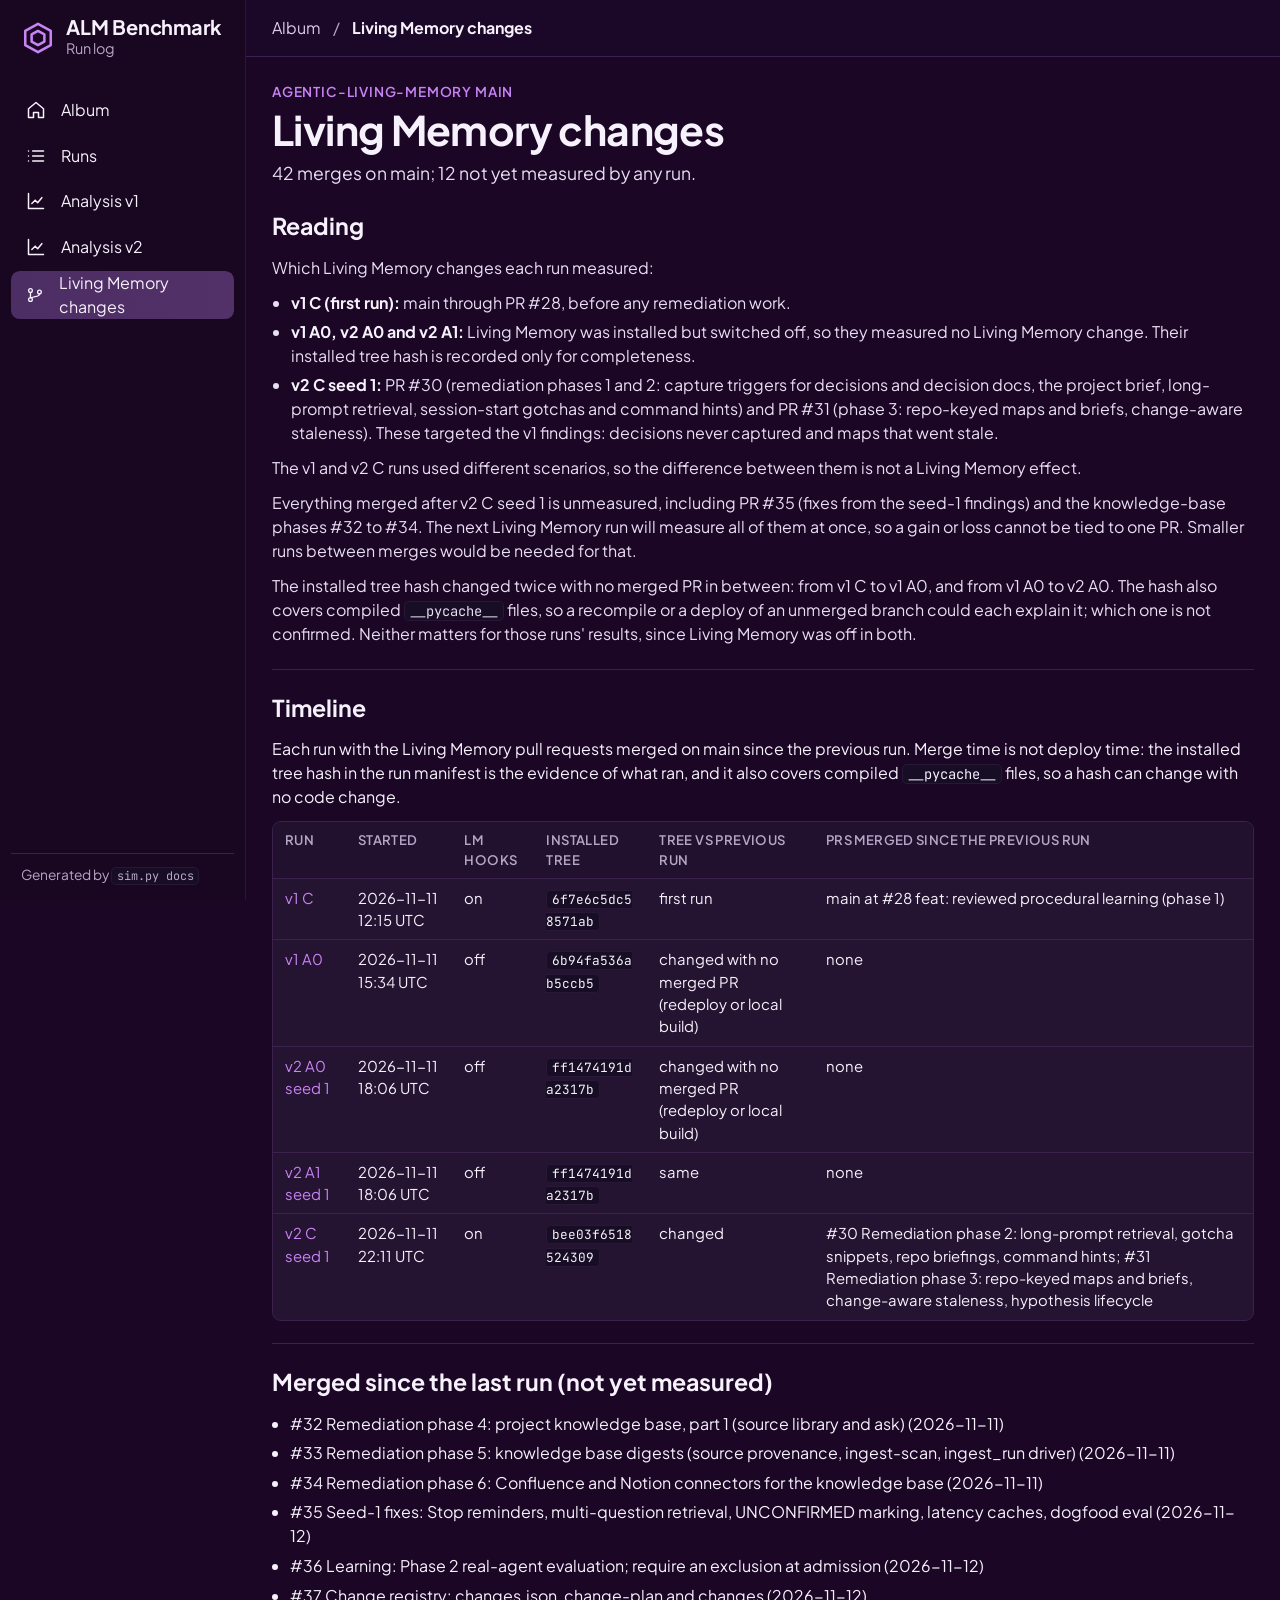
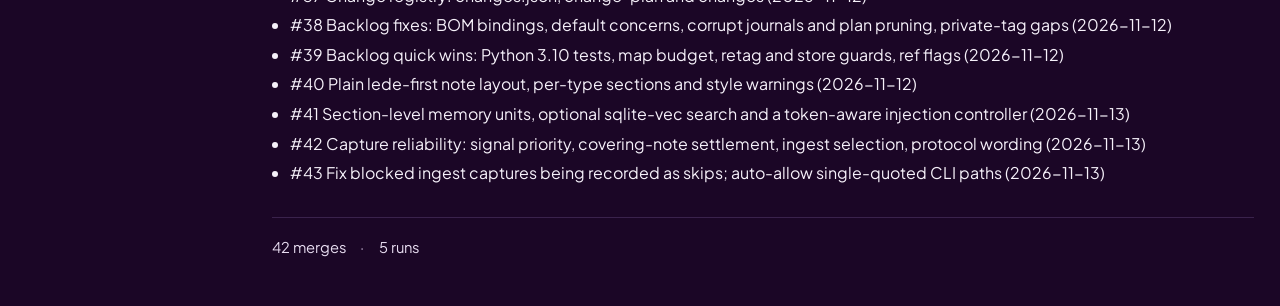
==== docs/living-memory-changes.html @ 25324989 "Run log: docs/ album in Markdown and HTML sim.py docs (simkit/docs.py) writes docs/ from runs/*/ met" ====
<!doctype html>
<html lang="en">
<head>
<meta charset="utf-8">
<meta name="viewport" content="width=device-width, initial-scale=1">
<title>Living Memory changes - ALM benchmark run log</title>
<link rel="preconnect" href="https://fonts.googleapis.com">
<link rel="preconnect" href="https://fonts.gstatic.com" crossorigin>
<link rel="stylesheet" href="https://fonts.googleapis.com/css2?family=JetBrains+Mono:wght@400;600&amp;family=Plus+Jakarta+Sans:wght@400;500;600;700&amp;display=swap">
<link rel="stylesheet" href="album.css">
</head>
<body>
<div class="shell">
<aside class="sidebar">
<a class="brand-block" href="index.html"><span class="brand-mark"><svg viewBox="0 0 24 24" width="34" height="34" fill="none" stroke="currentColor" stroke-width="1.8" stroke-linecap="round" stroke-linejoin="round" aria-hidden="true"><path d="M12 2 21 7v10l-9 5-9-5V7z"/><path d="m12 7 4.5 2.5v5L12 17l-4.5-2.5v-5z"/></svg></span><span><span class="brand-name">ALM Benchmark</span><span class="brand-sub">Run log</span></span></a>
<nav class="nav"><a class="nav-item" href="index.html"><svg viewBox="0 0 24 24" width="20" height="20" fill="none" stroke="currentColor" stroke-width="1.8" stroke-linecap="round" stroke-linejoin="round" aria-hidden="true"><path d="M3 10.5 12 3l9 7.5V21h-6v-6H9v6H3z"/></svg><span>Album</span></a><a class="nav-item" href="index.html#runs-v2"><svg viewBox="0 0 24 24" width="20" height="20" fill="none" stroke="currentColor" stroke-width="1.8" stroke-linecap="round" stroke-linejoin="round" aria-hidden="true"><path d="M8 6h13M8 12h13M8 18h13M3 6h.01M3 12h.01M3 18h.01"/></svg><span>Runs</span></a><a class="nav-item" href="analysis/v1.html"><svg viewBox="0 0 24 24" width="20" height="20" fill="none" stroke="currentColor" stroke-width="1.8" stroke-linecap="round" stroke-linejoin="round" aria-hidden="true"><path d="M3 3v18h18"/><path d="m7 15 4-4 3 3 5-6"/></svg><span>Analysis v1</span></a><a class="nav-item" href="analysis/v2.html"><svg viewBox="0 0 24 24" width="20" height="20" fill="none" stroke="currentColor" stroke-width="1.8" stroke-linecap="round" stroke-linejoin="round" aria-hidden="true"><path d="M3 3v18h18"/><path d="m7 15 4-4 3 3 5-6"/></svg><span>Analysis v2</span></a><a class="nav-item on" href="living-memory-changes.html"><svg viewBox="0 0 24 24" width="20" height="20" fill="none" stroke="currentColor" stroke-width="1.8" stroke-linecap="round" stroke-linejoin="round" aria-hidden="true"><circle cx="6" cy="6" r="2.5"/><circle cx="6" cy="18" r="2.5"/><circle cx="18" cy="8" r="2.5"/><path d="M6 8.5v7M18 10.5c0 4-6 3-11.5 5.5"/></svg><span>Living Memory changes</span></a></nav>
<div class="sidebar-foot muted small">Generated by <code>sim.py docs</code></div>
</aside>
<div class="main">
<header class="topbar"><div class="crumbs"><a class="crumb" href="index.html">Album</a><span class="crumb-sep">/</span><span class="crumb here">Living Memory changes</span></div></header>
<main class="page">
<div class="page-head"><div class="page-title">
<div class="eyebrow">agentic-living-memory main</div>
<h1>Living Memory changes</h1>
<p class="page-sub">42 merges on main; 12 not yet measured by any run.</p>

</div></div>
<div class="stack"><section class="section"><div class="section-head"><h2>Reading</h2></div><div class="prose"><p>Which Living Memory changes each run measured:</p>
<ul><li><strong>v1 C (first run):</strong> main through PR #28, before any remediation work.</li><li><strong>v1 A0, v2 A0 and v2 A1:</strong> Living Memory was installed but switched off, so they measured no Living Memory change. Their installed tree hash is recorded only for completeness.</li><li><strong>v2 C seed 1:</strong> PR #30 (remediation phases 1 and 2: capture triggers for decisions and decision docs, the project brief, long-prompt retrieval, session-start gotchas and command hints) and PR #31 (phase 3: repo-keyed maps and briefs, change-aware staleness). These targeted the v1 findings: decisions never captured and maps that went stale.</li></ul>
<p>The v1 and v2 C runs used different scenarios, so the difference between them is not a Living Memory effect.</p>
<p>Everything merged after v2 C seed 1 is unmeasured, including PR #35 (fixes from the seed-1 findings) and the knowledge-base phases #32 to #34. The next Living Memory run will measure all of them at once, so a gain or loss cannot be tied to one PR. Smaller runs between merges would be needed for that.</p>
<p>The installed tree hash changed twice with no merged PR in between: from v1 C to v1 A0, and from v1 A0 to v2 A0. The hash also covers compiled <code>__pycache__</code> files, so a recompile or a deploy of an unmerged branch could each explain it; which one is not confirmed. Neither matters for those runs' results, since Living Memory was off in both.</p></div></section>
<section class="section"><div class="section-head"><h2>Timeline</h2></div><p>Each run with the Living Memory pull requests merged on main since the previous run. Merge time is not deploy time: the installed tree hash in the run manifest is the evidence of what ran, and it also covers compiled <code>__pycache__</code> files, so a hash can change with no code change.</p>
<div class="table-wrap"><table><thead><tr><th>Run</th><th>Started</th><th>LM hooks</th><th>Installed tree</th><th>Tree vs previous run</th><th>PRs merged since the previous run</th></tr></thead><tbody><tr><td class=""><a href="runs/bank-cobol-springboot-20261111-061514.html">v1 C</a></td><td class="">2026-11-11 12:15 UTC</td><td class="">on</td><td class=""><code>6f7e6c5dc58571ab</code></td><td class="">first run</td><td class="">main at #28 feat: reviewed procedural learning (phase 1)</td></tr><tr><td class=""><a href="runs/bank-cobol-springboot-20261111-093450-memoff.html">v1 A0</a></td><td class="">2026-11-11 15:34 UTC</td><td class="">off</td><td class=""><code>6b94fa536ab5ccb5</code></td><td class="">changed with no merged PR (redeploy or local build)</td><td class="">none</td></tr><tr><td class=""><a href="runs/bank-cobol-springboot-v2-20261111-120632-A0-s1.html">v2 A0 seed 1</a></td><td class="">2026-11-11 18:06 UTC</td><td class="">off</td><td class=""><code>ff1474191da2317b</code></td><td class="">changed with no merged PR (redeploy or local build)</td><td class="">none</td></tr><tr><td class=""><a href="runs/bank-cobol-springboot-v2-20261111-120652-A1-s1.html">v2 A1 seed 1</a></td><td class="">2026-11-11 18:06 UTC</td><td class="">off</td><td class=""><code>ff1474191da2317b</code></td><td class="">same</td><td class="">none</td></tr><tr><td class=""><a href="runs/bank-cobol-springboot-v2-20261111-161109-C-s1.html">v2 C seed 1</a></td><td class="">2026-11-11 22:11 UTC</td><td class="">on</td><td class=""><code>bee03f6518524309</code></td><td class="">changed</td><td class="">#30 Remediation phase 2: long-prompt retrieval, gotcha snippets, repo briefings, command hints; #31 Remediation phase 3: repo-keyed maps and briefs, change-aware staleness, hypothesis lifecycle</td></tr></tbody></table></div></section>
<section class="section"><div class="section-head"><h2>Merged since the last run (not yet measured)</h2></div><ul class="plain"><li>#32 Remediation phase 4: project knowledge base, part 1 (source library and ask) (2026-11-11)</li><li>#33 Remediation phase 5: knowledge base digests (source provenance, ingest-scan, ingest_run driver) (2026-11-11)</li><li>#34 Remediation phase 6: Confluence and Notion connectors for the knowledge base (2026-11-11)</li><li>#35 Seed-1 fixes: Stop reminders, multi-question retrieval, UNCONFIRMED marking, latency caches, dogfood eval (2026-11-12)</li><li>#36 Learning: Phase 2 real-agent evaluation; require an exclusion at admission (2026-11-12)</li><li>#37 Change registry: changes.json, change-plan and changes (2026-11-12)</li><li>#38 Backlog fixes: BOM bindings, default concerns, corrupt journals and plan pruning, private-tag gaps (2026-11-12)</li><li>#39 Backlog quick wins: Python 3.10 tests, map budget, retag and store guards, ref flags (2026-11-12)</li><li>#40 Plain lede-first note layout, per-type sections and style warnings (2026-11-12)</li><li>#41 Section-level memory units, optional sqlite-vec search and a token-aware injection controller (2026-11-13)</li><li>#42 Capture reliability: signal priority, covering-note settlement, ingest selection, protocol wording (2026-11-13)</li><li>#43 Fix blocked ingest captures being recorded as skips; auto-allow single-quoted CLI paths (2026-11-13)</li></ul></section></div>
<footer class="status-strip"><span>42 merges</span><span>5 runs</span></footer>
</main>
</div>
</div>
</body>
</html>
---- docs/album.css ----
/* Run log album: the look of the Hivemind app (agentic-hivemind-app/src/App.css), dark only. Generated by sim.py docs. */
:root {
  color-scheme: dark;
  --bg: #1b0626; --bg-alt: #251332; --bg-hover: #341848; --bg-sidebar: #190621; --bg-topbar: #1b0727;
  --bg-code: #170d24; --bg-active: #4c2d64; --fg: #f6f1fa; --fg-soft: #e9def2; --muted: #b7a6c6;
  --border: #3a224c; --border-soft: #291738; --border-strong: #6d5188;
  --accent: #c884f4; --accent-soft: #442558; --primary: #019871; --teal: #01dca4;
  --success: #04cf8a; --warn: #f7ae3a; --warn-fg: #fde329; --warn-bg: #44281c; --warn-border: #b99a2a; --error: #ff7a90;
  --font-sans: "Plus Jakarta Sans", "Segoe UI", system-ui, -apple-system, sans-serif;
  --font-mono: "JetBrains Mono", ui-monospace, "Cascadia Code", Consolas, monospace;
  font-family: var(--font-sans); font-size: 16px; line-height: 1.5; color: var(--fg); background: var(--bg);
}
* { box-sizing: border-box; scrollbar-width: thin; scrollbar-color: #4c2d64 transparent; }
body { margin: 0; background: var(--bg); }
a { color: var(--accent); text-decoration: none; }
a:hover { text-decoration: underline; }
a:focus-visible { outline: 2px solid var(--accent); outline-offset: 2px; }
code { font-family: var(--font-mono); font-size: .86em; background: var(--bg-code); border: 1px solid var(--border-soft); border-radius: .3rem; padding: 0 .3rem; overflow-wrap: anywhere; }
pre { background: var(--bg-code); border: 1px solid var(--border); border-radius: .5rem; padding: .8rem 1rem; overflow-x: auto; }
pre code { border: none; padding: 0; background: none; }
.muted { color: var(--muted); }
.small { font-size: .86rem; }

.shell { display: grid; grid-template-columns: 15.4rem minmax(0, 1fr); min-height: 100vh; }
.sidebar { position: sticky; top: 0; height: 100vh; background: var(--bg-sidebar); border-right: 1px solid var(--border-soft);
  display: flex; flex-direction: column; gap: .5rem; padding: 1rem .7rem .9rem; }
.brand-block { display: flex; align-items: center; gap: .7rem; padding: 0 .6rem 1.3rem; color: var(--fg); }
.brand-block:hover { text-decoration: none; }
.brand-mark { color: var(--accent); display: inline-flex; }
.brand-name { display: block; font-size: 1.25rem; font-weight: 700; letter-spacing: -.01em; line-height: 1.1; }
.brand-sub { display: block; color: var(--muted); font-size: .9rem; }
.nav { display: flex; flex-direction: column; gap: .15rem; }
.nav-item { display: flex; align-items: center; gap: .9rem; border-radius: .55rem; min-height: 2.7rem; padding: 0 .95rem; color: var(--fg); font-size: 1rem; }
.nav-item:hover { background: var(--bg-hover); text-decoration: none; }
.nav-item.on { background: linear-gradient(90deg, var(--bg-active), #523168); }
.sidebar-foot { margin-top: auto; border-top: 1px solid var(--border); padding: .7rem .6rem 0; }

.main { display: flex; flex-direction: column; min-width: 0; }
.topbar { position: sticky; top: 0; z-index: 2; display: flex; align-items: center; height: 3.55rem; padding: 0 1.6rem;
  background: var(--bg-topbar); border-bottom: 1px solid var(--border); }
.crumbs { display: flex; align-items: center; gap: .75rem; font-size: 1rem; white-space: nowrap; overflow: hidden; min-width: 0; }
.crumb { color: #dccbe8; }
.crumb.here { color: var(--fg); font-weight: 700; overflow: hidden; text-overflow: ellipsis; }
.crumb-sep { color: var(--muted); }
.page { padding: 1.6rem 1.6rem 3rem; display: flex; flex-direction: column; gap: 1.4rem; min-width: 0; max-width: 92rem; }
.page-head h1 { margin: 0; font-size: 2.55rem; font-weight: 700; letter-spacing: -.015em; line-height: 1.1; }
.page-sub { margin: .45rem 0 0; font-size: 1.1rem; color: var(--fg-soft); }
.page-meta { display: flex; align-items: center; flex-wrap: wrap; gap: .5rem; margin-top: .7rem; }
.eyebrow { text-transform: uppercase; letter-spacing: .06em; color: var(--accent); font-size: .85rem; font-weight: 600; margin-bottom: .35rem; }

.split { display: grid; grid-template-columns: minmax(0, 1fr) minmax(16rem, 24rem); min-width: 0; }
.split-main { padding-right: 1.7rem; min-width: 0; display: flex; flex-direction: column; gap: 1.4rem; }
.split-rail { border-left: 1px solid var(--border-strong); padding-left: 1.6rem; min-width: 0; display: flex; flex-direction: column; gap: 1.3rem; }
.stack { display: flex; flex-direction: column; gap: 1.4rem; min-width: 0; }
.split-main > * + .section, .split-rail > * + .section, .stack > * + .section { border-top: 1px solid var(--border); padding-top: 1.3rem; }
.section { display: flex; flex-direction: column; gap: .75rem; min-width: 0; }
.section-head h2 { margin: 0; font-size: 1.45rem; font-weight: 700; }
.section p { margin: 0; }
.split-rail .section-head h2 { font-size: 1.2rem; }

.status-chip { display: inline-flex; align-items: center; gap: .35rem; padding: .08rem .6rem; border-radius: .4rem;
  border: 1px solid var(--border-strong); background: #2b2136; font-size: .86rem; white-space: nowrap; }
.status-chip.succeeded { background: #192b30; border-color: #165848; color: #7df3c6; }
.status-chip.waiting { background: var(--warn-bg); border-color: var(--warn-border); color: var(--warn-fg); }
.status-chip.arm-c { background: #3a1f55; border-color: #8a5bc0; color: #e0c2fb; }
.status-chip.arm-a1 { background: #1c2340; border-color: #4a5fa8; color: #c2cffb; }
.status-chip.arm-a0 { background: #2b2136; border-color: var(--border-strong); color: var(--fg-soft); }

.tiles { display: grid; grid-template-columns: repeat(auto-fill, minmax(8.8rem, 1fr)); gap: .7rem; }
.tile { border: 1px solid var(--border-strong); border-radius: .6rem; background: var(--bg-alt); padding: .8rem 1rem; }
.tile-label { color: var(--muted); font-size: .86rem; }
.tile-value { font-size: 1.75rem; font-weight: 700; letter-spacing: -.01em; font-variant-numeric: tabular-nums; }
.tile-sub { color: var(--muted); font-size: .8rem; }
.featured { border-left: 4px solid var(--teal); padding: .2rem 0 .2rem 1.4rem; display: flex; flex-direction: column; gap: .6rem; }
.featured h3 { margin: 0; font-size: 1.9rem; letter-spacing: -.01em; }
.featured h3 a { color: var(--fg); }
.arrow-link { display: inline-flex; align-items: center; gap: .6rem; font-size: 1.02rem; align-self: flex-start; }

.arrow-row { display: flex; align-items: center; gap: .9rem; padding: .75rem .3rem; border-bottom: 1px solid var(--border); color: var(--fg); min-width: 0; }
.arrow-row:hover { background: var(--bg-alt); text-decoration: none; }
.arrow-row:last-child { border-bottom: none; }
.row-icon { display: inline-flex; color: var(--fg-soft); flex: none; }
.row-label { flex: 1; min-width: 0; display: flex; flex-direction: column; }
.row-title { font-weight: 600; font-size: 1.05rem; }
.row-sub { color: var(--muted); font-size: .9rem; }
.row-meta { color: var(--fg-soft); white-space: nowrap; font-size: .92rem; }
.row-arrow { color: var(--accent); display: inline-flex; flex: none; }

.table-wrap { overflow-x: auto; border: 1px solid var(--border); border-radius: .55rem; background: var(--bg-alt); }
table { border-collapse: collapse; width: 100%; font-size: .93rem; }
th, td { text-align: left; padding: .5rem .75rem; border-bottom: 1px solid var(--border); vertical-align: top; }
th { color: var(--muted); font-weight: 600; font-size: .82rem; text-transform: uppercase; letter-spacing: .03em; background: #21102e; }
tbody tr:last-child td { border-bottom: none; }
tbody tr:hover td { background: #2c1739; }
td.num { font-family: var(--font-mono); font-size: .86rem; white-space: nowrap; font-variant-numeric: tabular-nums; }
dl.kv { display: grid; grid-template-columns: auto minmax(0, 1fr); gap: .35rem .9rem; margin: 0; font-size: .93rem; }
dl.kv dt { color: var(--muted); }
dl.kv dd { margin: 0; overflow-wrap: anywhere; }
ul.plain { margin: 0; padding-left: 1.1rem; display: flex; flex-direction: column; gap: .35rem; }
.prose { color: var(--fg-soft); display: flex; flex-direction: column; gap: .7rem; }
.prose p, .prose ul { margin: 0; }
.prose ul { padding-left: 1.2rem; display: flex; flex-direction: column; gap: .3rem; }
.prose h3, .prose h4 { margin: .4rem 0 0; color: var(--fg); }
.prose strong { color: var(--fg); }

.status-strip { display: flex; align-items: center; flex-wrap: wrap; gap: .9rem; border-top: 1px solid var(--border); padding-top: 1.1rem; margin-top: .6rem; color: var(--fg-soft); font-size: .92rem; }
.status-strip > span + span::before { content: "\00b7"; margin-right: .9rem; color: var(--muted); }

@media (max-width: 900px) {
  .shell { display: block; }
  .sidebar { position: static; height: auto; border-right: none; border-bottom: 1px solid var(--border-soft); padding: .8rem 1rem; }
  .brand-block { padding: 0 0 .6rem; }
  .nav { flex-direction: row; flex-wrap: wrap; gap: .3rem; }
  .nav-item { min-height: 2.2rem; padding: 0 .7rem; font-size: .92rem; gap: .5rem; }
  .sidebar-foot { display: none; }
  .topbar { padding: 0 1rem; }
  .page { padding: 1.2rem 1rem 2.5rem; }
  .page-head h1 { font-size: 2rem; }
  .split { display: block; }
  .split-main { padding-right: 0; }
  .split-rail { border-left: none; padding-left: 0; border-top: 1px solid var(--border-strong); padding-top: 1.3rem; margin-top: 1.4rem; }
  .row-meta { display: none; }
}
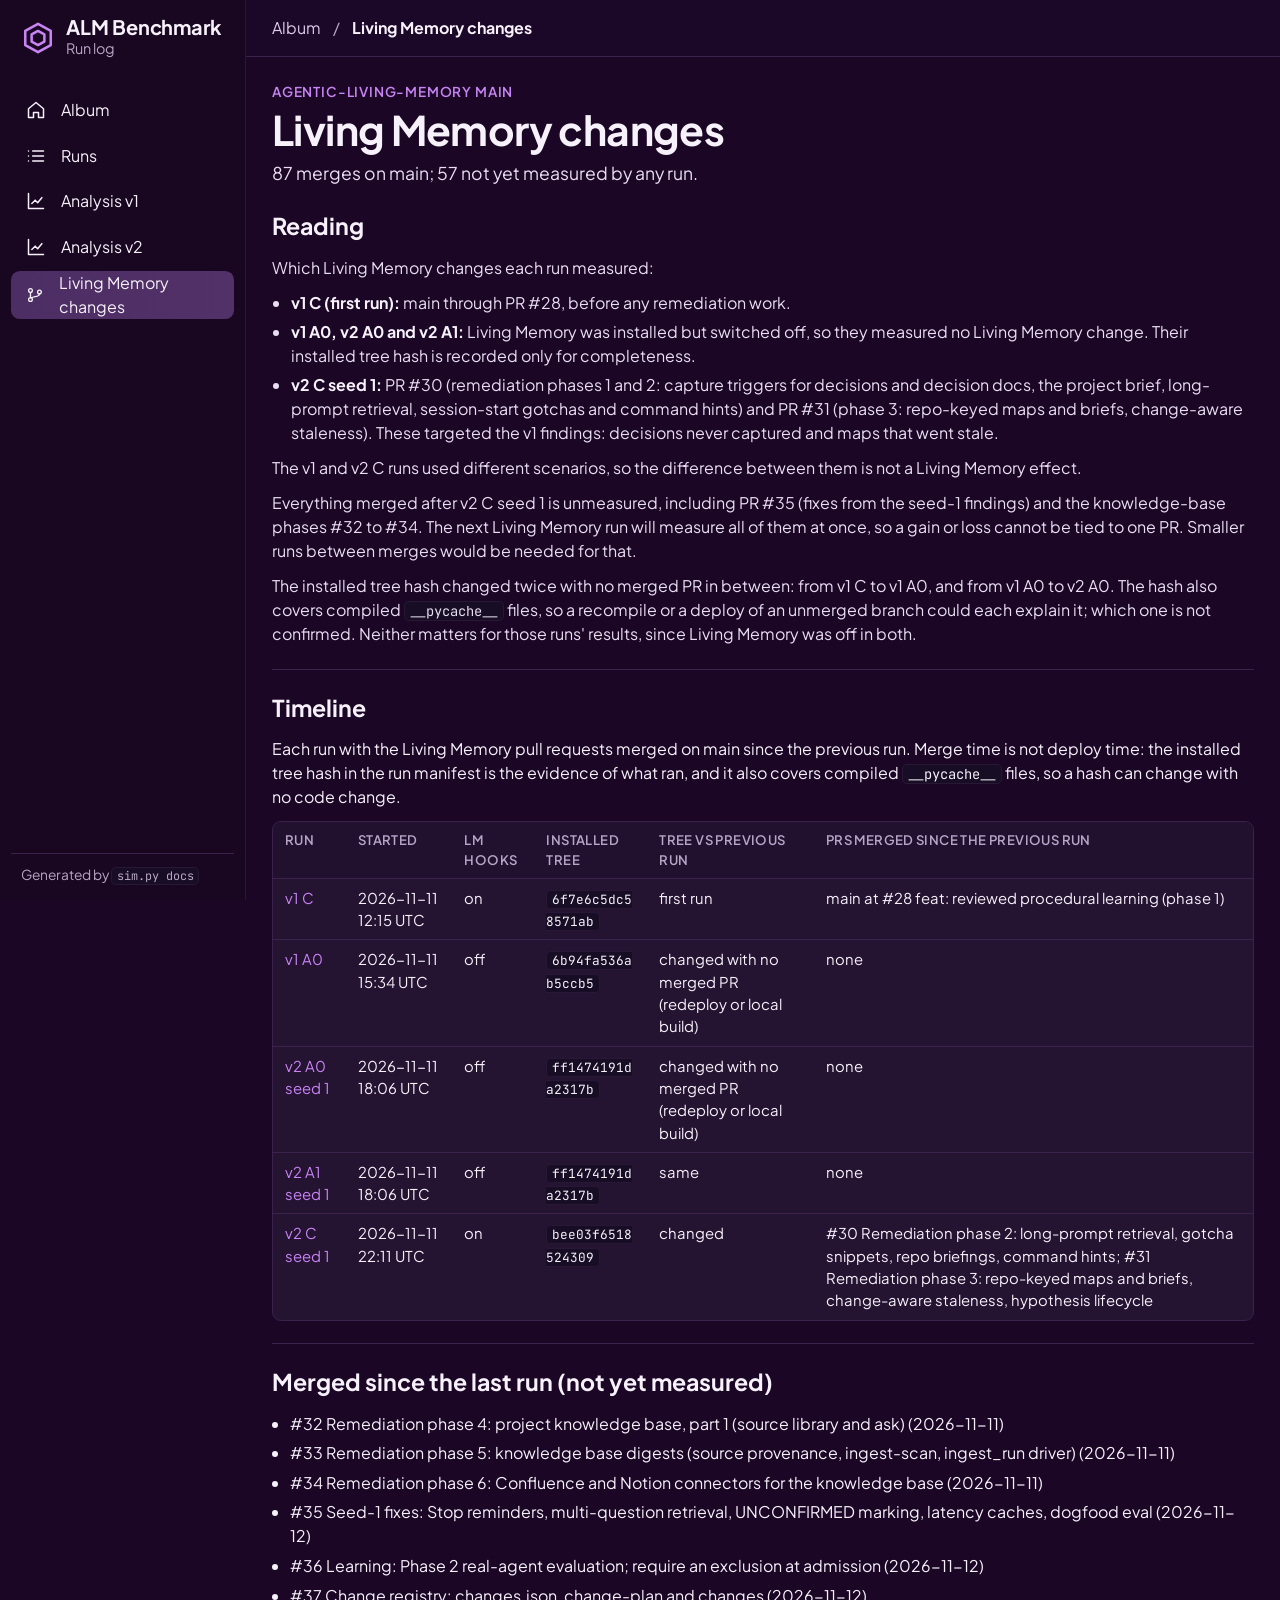
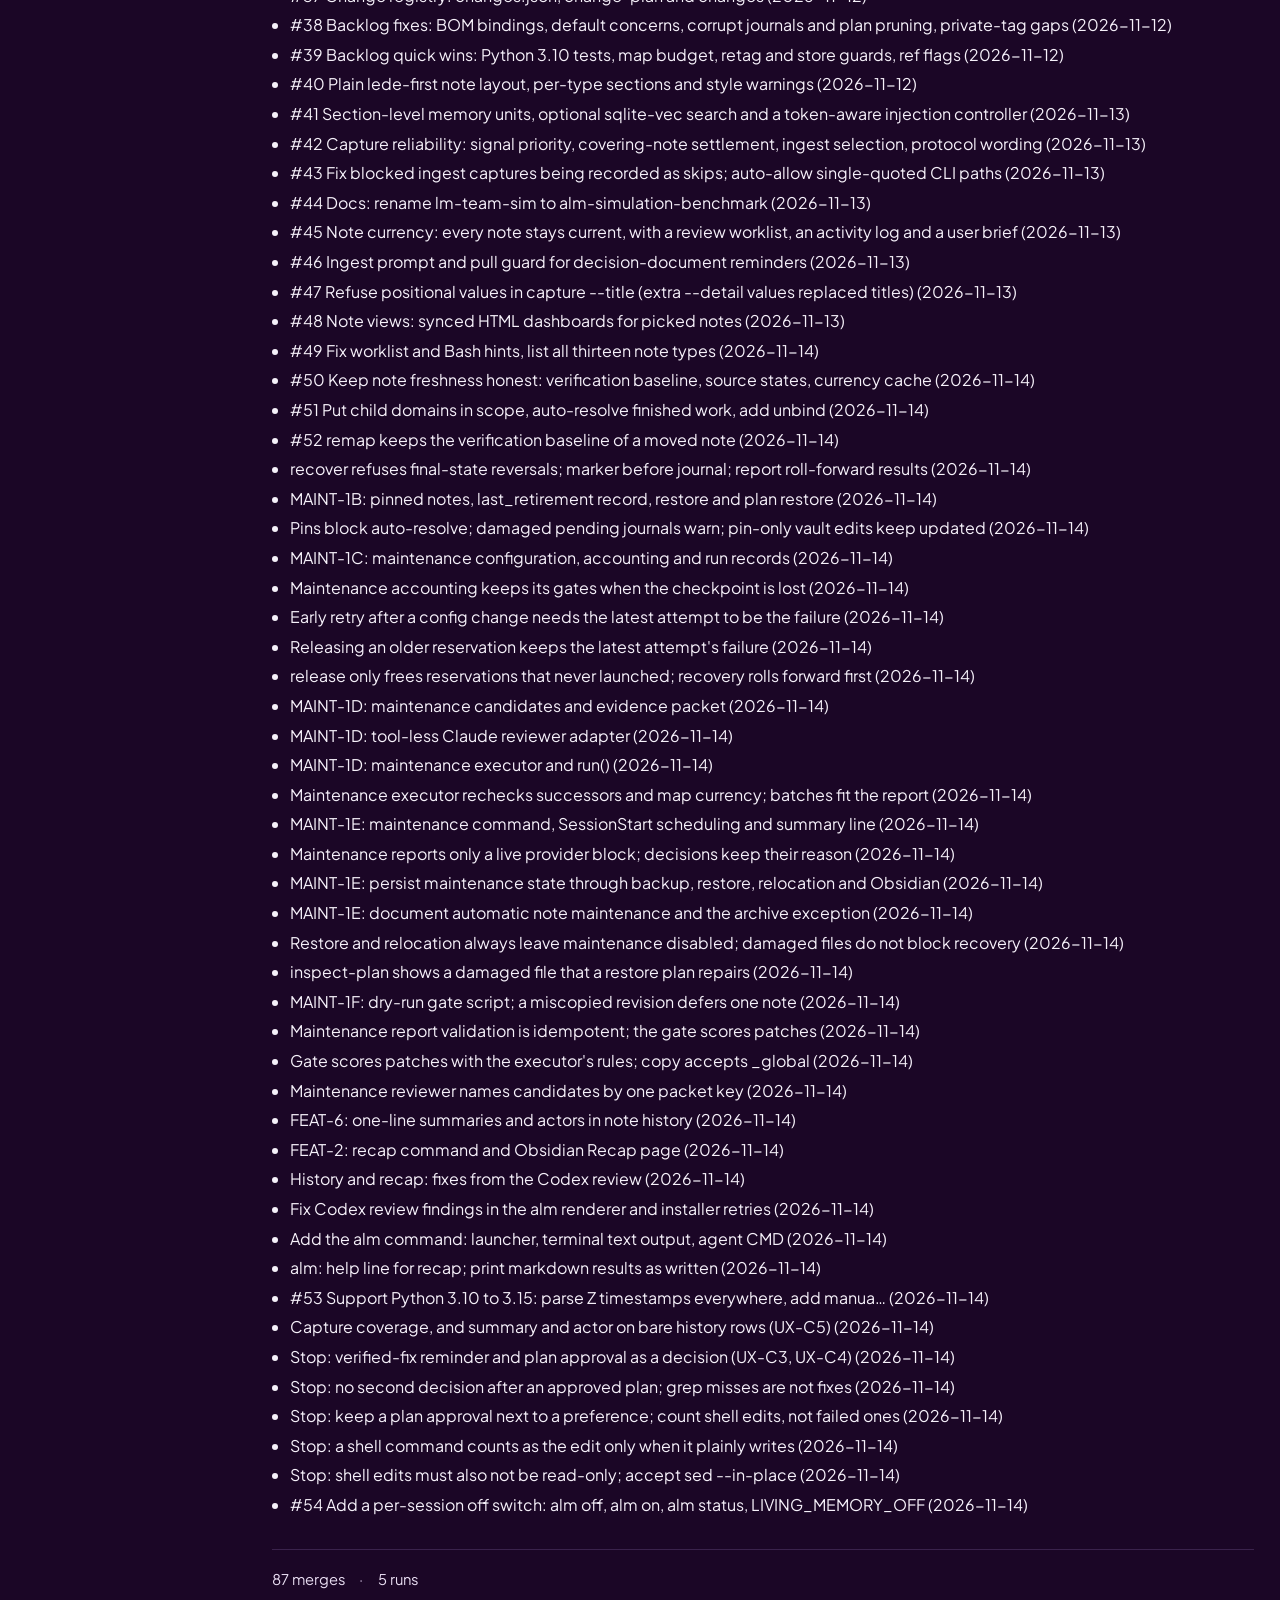
==== commit acd61083: "Catch up with ALM #32 to #54: alm call matching, simulated clock, schema 4 Memory calls: agents now " ====
--- a/docs/living-memory-changes.html
+++ b/docs/living-memory-changes.html
@@ -22,7 +22,7 @@
 <div class="page-head"><div class="page-title">
 <div class="eyebrow">agentic-living-memory main</div>
 <h1>Living Memory changes</h1>
-<p class="page-sub">42 merges on main; 12 not yet measured by any run.</p>
+<p class="page-sub">87 merges on main; 57 not yet measured by any run.</p>
 
 </div></div>
 <div class="stack"><section class="section"><div class="section-head"><h2>Reading</h2></div><div class="prose"><p>Which Living Memory changes each run measured:</p>
@@ -32,8 +32,8 @@
 <p>The installed tree hash changed twice with no merged PR in between: from v1 C to v1 A0, and from v1 A0 to v2 A0. The hash also covers compiled <code>__pycache__</code> files, so a recompile or a deploy of an unmerged branch could each explain it; which one is not confirmed. Neither matters for those runs' results, since Living Memory was off in both.</p></div></section>
 <section class="section"><div class="section-head"><h2>Timeline</h2></div><p>Each run with the Living Memory pull requests merged on main since the previous run. Merge time is not deploy time: the installed tree hash in the run manifest is the evidence of what ran, and it also covers compiled <code>__pycache__</code> files, so a hash can change with no code change.</p>
 <div class="table-wrap"><table><thead><tr><th>Run</th><th>Started</th><th>LM hooks</th><th>Installed tree</th><th>Tree vs previous run</th><th>PRs merged since the previous run</th></tr></thead><tbody><tr><td class=""><a href="runs/bank-cobol-springboot-20261111-061514.html">v1 C</a></td><td class="">2026-11-11 12:15 UTC</td><td class="">on</td><td class=""><code>6f7e6c5dc58571ab</code></td><td class="">first run</td><td class="">main at #28 feat: reviewed procedural learning (phase 1)</td></tr><tr><td class=""><a href="runs/bank-cobol-springboot-20261111-093450-memoff.html">v1 A0</a></td><td class="">2026-11-11 15:34 UTC</td><td class="">off</td><td class=""><code>6b94fa536ab5ccb5</code></td><td class="">changed with no merged PR (redeploy or local build)</td><td class="">none</td></tr><tr><td class=""><a href="runs/bank-cobol-springboot-v2-20261111-120632-A0-s1.html">v2 A0 seed 1</a></td><td class="">2026-11-11 18:06 UTC</td><td class="">off</td><td class=""><code>ff1474191da2317b</code></td><td class="">changed with no merged PR (redeploy or local build)</td><td class="">none</td></tr><tr><td class=""><a href="runs/bank-cobol-springboot-v2-20261111-120652-A1-s1.html">v2 A1 seed 1</a></td><td class="">2026-11-11 18:06 UTC</td><td class="">off</td><td class=""><code>ff1474191da2317b</code></td><td class="">same</td><td class="">none</td></tr><tr><td class=""><a href="runs/bank-cobol-springboot-v2-20261111-161109-C-s1.html">v2 C seed 1</a></td><td class="">2026-11-11 22:11 UTC</td><td class="">on</td><td class=""><code>bee03f6518524309</code></td><td class="">changed</td><td class="">#30 Remediation phase 2: long-prompt retrieval, gotcha snippets, repo briefings, command hints; #31 Remediation phase 3: repo-keyed maps and briefs, change-aware staleness, hypothesis lifecycle</td></tr></tbody></table></div></section>
-<section class="section"><div class="section-head"><h2>Merged since the last run (not yet measured)</h2></div><ul class="plain"><li>#32 Remediation phase 4: project knowledge base, part 1 (source library and ask) (2026-11-11)</li><li>#33 Remediation phase 5: knowledge base digests (source provenance, ingest-scan, ingest_run driver) (2026-11-11)</li><li>#34 Remediation phase 6: Confluence and Notion connectors for the knowledge base (2026-11-11)</li><li>#35 Seed-1 fixes: Stop reminders, multi-question retrieval, UNCONFIRMED marking, latency caches, dogfood eval (2026-11-12)</li><li>#36 Learning: Phase 2 real-agent evaluation; require an exclusion at admission (2026-11-12)</li><li>#37 Change registry: changes.json, change-plan and changes (2026-11-12)</li><li>#38 Backlog fixes: BOM bindings, default concerns, corrupt journals and plan pruning, private-tag gaps (2026-11-12)</li><li>#39 Backlog quick wins: Python 3.10 tests, map budget, retag and store guards, ref flags (2026-11-12)</li><li>#40 Plain lede-first note layout, per-type sections and style warnings (2026-11-12)</li><li>#41 Section-level memory units, optional sqlite-vec search and a token-aware injection controller (2026-11-13)</li><li>#42 Capture reliability: signal priority, covering-note settlement, ingest selection, protocol wording (2026-11-13)</li><li>#43 Fix blocked ingest captures being recorded as skips; auto-allow single-quoted CLI paths (2026-11-13)</li></ul></section></div>
-<footer class="status-strip"><span>42 merges</span><span>5 runs</span></footer>
+<section class="section"><div class="section-head"><h2>Merged since the last run (not yet measured)</h2></div><ul class="plain"><li>#32 Remediation phase 4: project knowledge base, part 1 (source library and ask) (2026-11-11)</li><li>#33 Remediation phase 5: knowledge base digests (source provenance, ingest-scan, ingest_run driver) (2026-11-11)</li><li>#34 Remediation phase 6: Confluence and Notion connectors for the knowledge base (2026-11-11)</li><li>#35 Seed-1 fixes: Stop reminders, multi-question retrieval, UNCONFIRMED marking, latency caches, dogfood eval (2026-11-12)</li><li>#36 Learning: Phase 2 real-agent evaluation; require an exclusion at admission (2026-11-12)</li><li>#37 Change registry: changes.json, change-plan and changes (2026-11-12)</li><li>#38 Backlog fixes: BOM bindings, default concerns, corrupt journals and plan pruning, private-tag gaps (2026-11-12)</li><li>#39 Backlog quick wins: Python 3.10 tests, map budget, retag and store guards, ref flags (2026-11-12)</li><li>#40 Plain lede-first note layout, per-type sections and style warnings (2026-11-12)</li><li>#41 Section-level memory units, optional sqlite-vec search and a token-aware injection controller (2026-11-13)</li><li>#42 Capture reliability: signal priority, covering-note settlement, ingest selection, protocol wording (2026-11-13)</li><li>#43 Fix blocked ingest captures being recorded as skips; auto-allow single-quoted CLI paths (2026-11-13)</li><li>#44 Docs: rename lm-team-sim to alm-simulation-benchmark (2026-11-13)</li><li>#45 Note currency: every note stays current, with a review worklist, an activity log and a user brief (2026-11-13)</li><li>#46 Ingest prompt and pull guard for decision-document reminders (2026-11-13)</li><li>#47 Refuse positional values in capture --title (extra --detail values replaced titles) (2026-11-13)</li><li>#48 Note views: synced HTML dashboards for picked notes (2026-11-13)</li><li>#49 Fix worklist and Bash hints, list all thirteen note types (2026-11-14)</li><li>#50 Keep note freshness honest: verification baseline, source states, currency cache (2026-11-14)</li><li>#51 Put child domains in scope, auto-resolve finished work, add unbind (2026-11-14)</li><li>#52 remap keeps the verification baseline of a moved note (2026-11-14)</li><li>recover refuses final-state reversals; marker before journal; report roll-forward results (2026-11-14)</li><li>MAINT-1B: pinned notes, last_retirement record, restore and plan restore (2026-11-14)</li><li>Pins block auto-resolve; damaged pending journals warn; pin-only vault edits keep updated (2026-11-14)</li><li>MAINT-1C: maintenance configuration, accounting and run records (2026-11-14)</li><li>Maintenance accounting keeps its gates when the checkpoint is lost (2026-11-14)</li><li>Early retry after a config change needs the latest attempt to be the failure (2026-11-14)</li><li>Releasing an older reservation keeps the latest attempt's failure (2026-11-14)</li><li>release only frees reservations that never launched; recovery rolls forward first (2026-11-14)</li><li>MAINT-1D: maintenance candidates and evidence packet (2026-11-14)</li><li>MAINT-1D: tool-less Claude reviewer adapter (2026-11-14)</li><li>MAINT-1D: maintenance executor and run() (2026-11-14)</li><li>Maintenance executor rechecks successors and map currency; batches fit the report (2026-11-14)</li><li>MAINT-1E: maintenance command, SessionStart scheduling and summary line (2026-11-14)</li><li>Maintenance reports only a live provider block; decisions keep their reason (2026-11-14)</li><li>MAINT-1E: persist maintenance state through backup, restore, relocation and Obsidian (2026-11-14)</li><li>MAINT-1E: document automatic note maintenance and the archive exception (2026-11-14)</li><li>Restore and relocation always leave maintenance disabled; damaged files do not block recovery (2026-11-14)</li><li>inspect-plan shows a damaged file that a restore plan repairs (2026-11-14)</li><li>MAINT-1F: dry-run gate script; a miscopied revision defers one note (2026-11-14)</li><li>Maintenance report validation is idempotent; the gate scores patches (2026-11-14)</li><li>Gate scores patches with the executor's rules; copy accepts _global (2026-11-14)</li><li>Maintenance reviewer names candidates by one packet key (2026-11-14)</li><li>FEAT-6: one-line summaries and actors in note history (2026-11-14)</li><li>FEAT-2: recap command and Obsidian Recap page (2026-11-14)</li><li>History and recap: fixes from the Codex review (2026-11-14)</li><li>Fix Codex review findings in the alm renderer and installer retries (2026-11-14)</li><li>Add the alm command: launcher, terminal text output, agent CMD (2026-11-14)</li><li>alm: help line for recap; print markdown results as written (2026-11-14)</li><li>#53 Support Python 3.10 to 3.15: parse Z timestamps everywhere, add manua… (2026-11-14)</li><li>Capture coverage, and summary and actor on bare history rows (UX-C5) (2026-11-14)</li><li>Stop: verified-fix reminder and plan approval as a decision (UX-C3, UX-C4) (2026-11-14)</li><li>Stop: no second decision after an approved plan; grep misses are not fixes (2026-11-14)</li><li>Stop: keep a plan approval next to a preference; count shell edits, not failed ones (2026-11-14)</li><li>Stop: a shell command counts as the edit only when it plainly writes (2026-11-14)</li><li>Stop: shell edits must also not be read-only; accept sed --in-place (2026-11-14)</li><li>#54 Add a per-session off switch: alm off, alm on, alm status, LIVING_MEMORY_OFF (2026-11-14)</li></ul></section></div>
+<footer class="status-strip"><span>87 merges</span><span>5 runs</span></footer>
 </main>
 </div>
 </div>
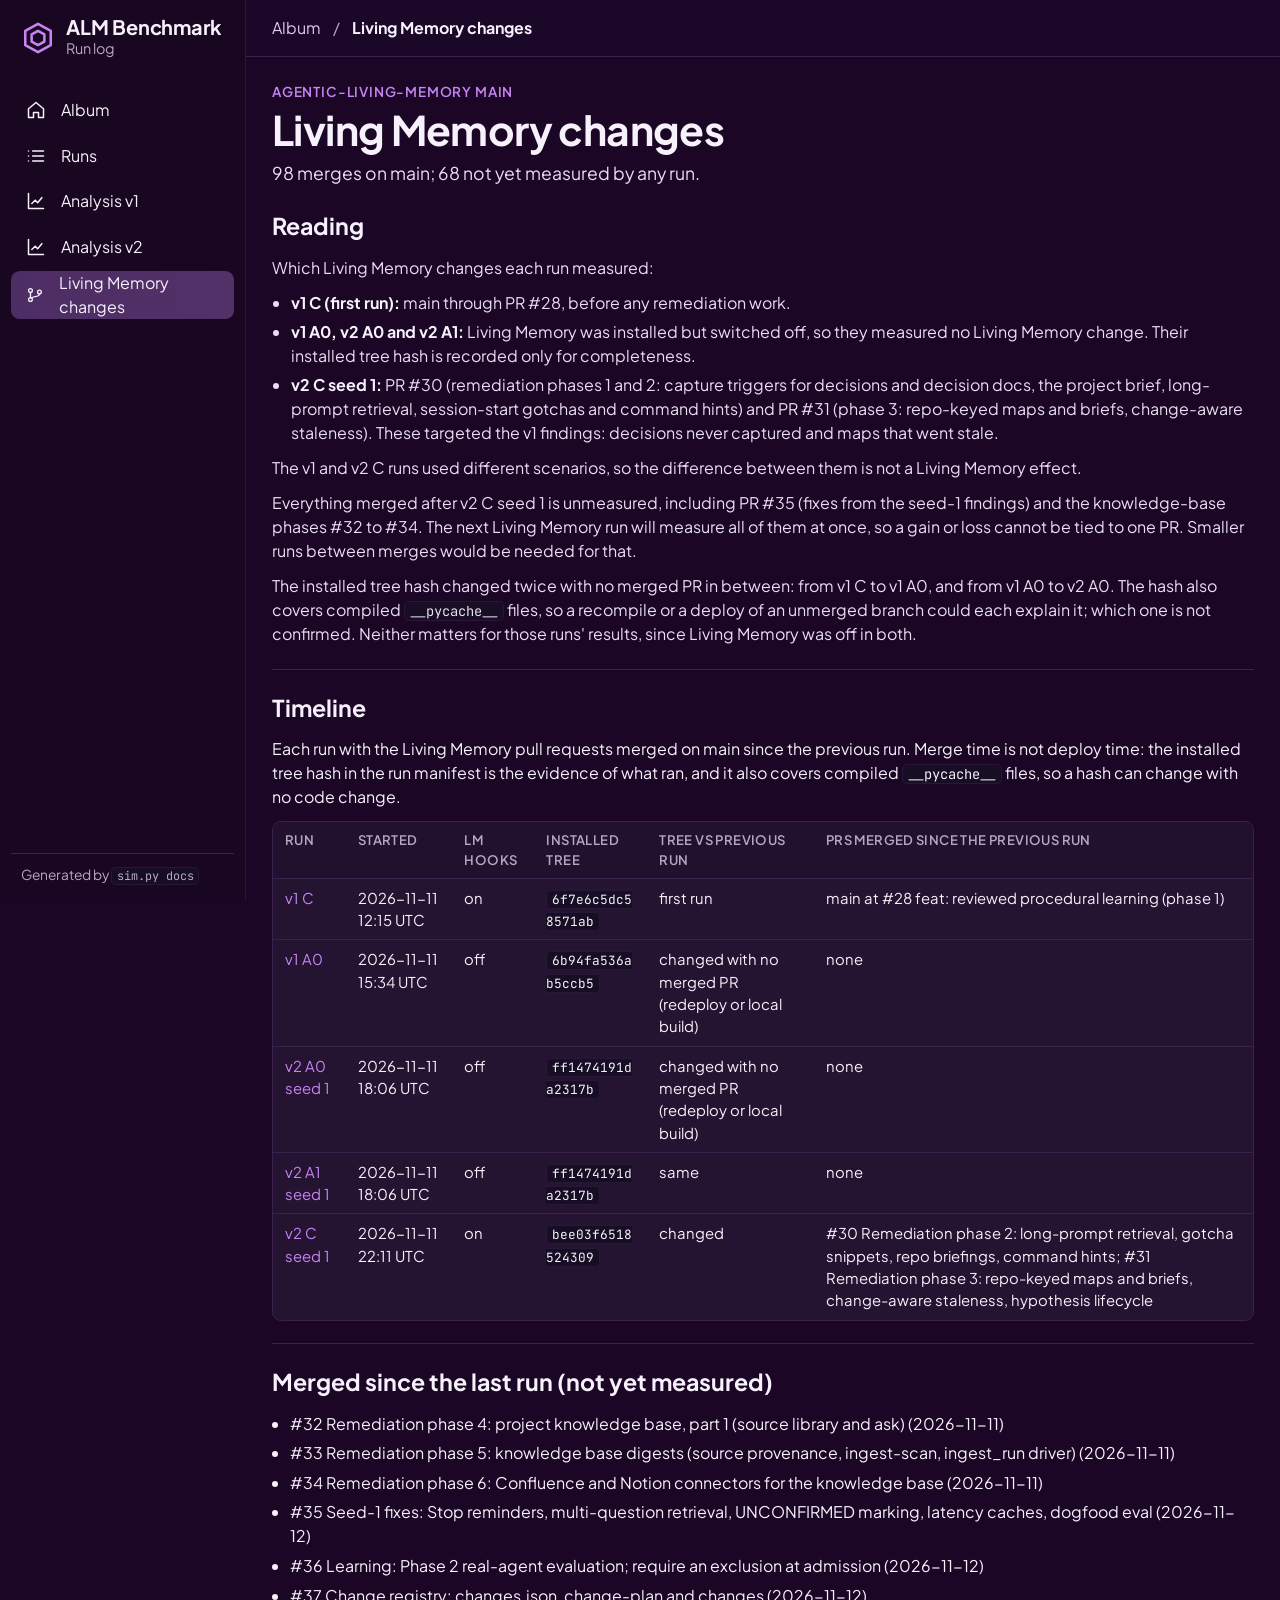
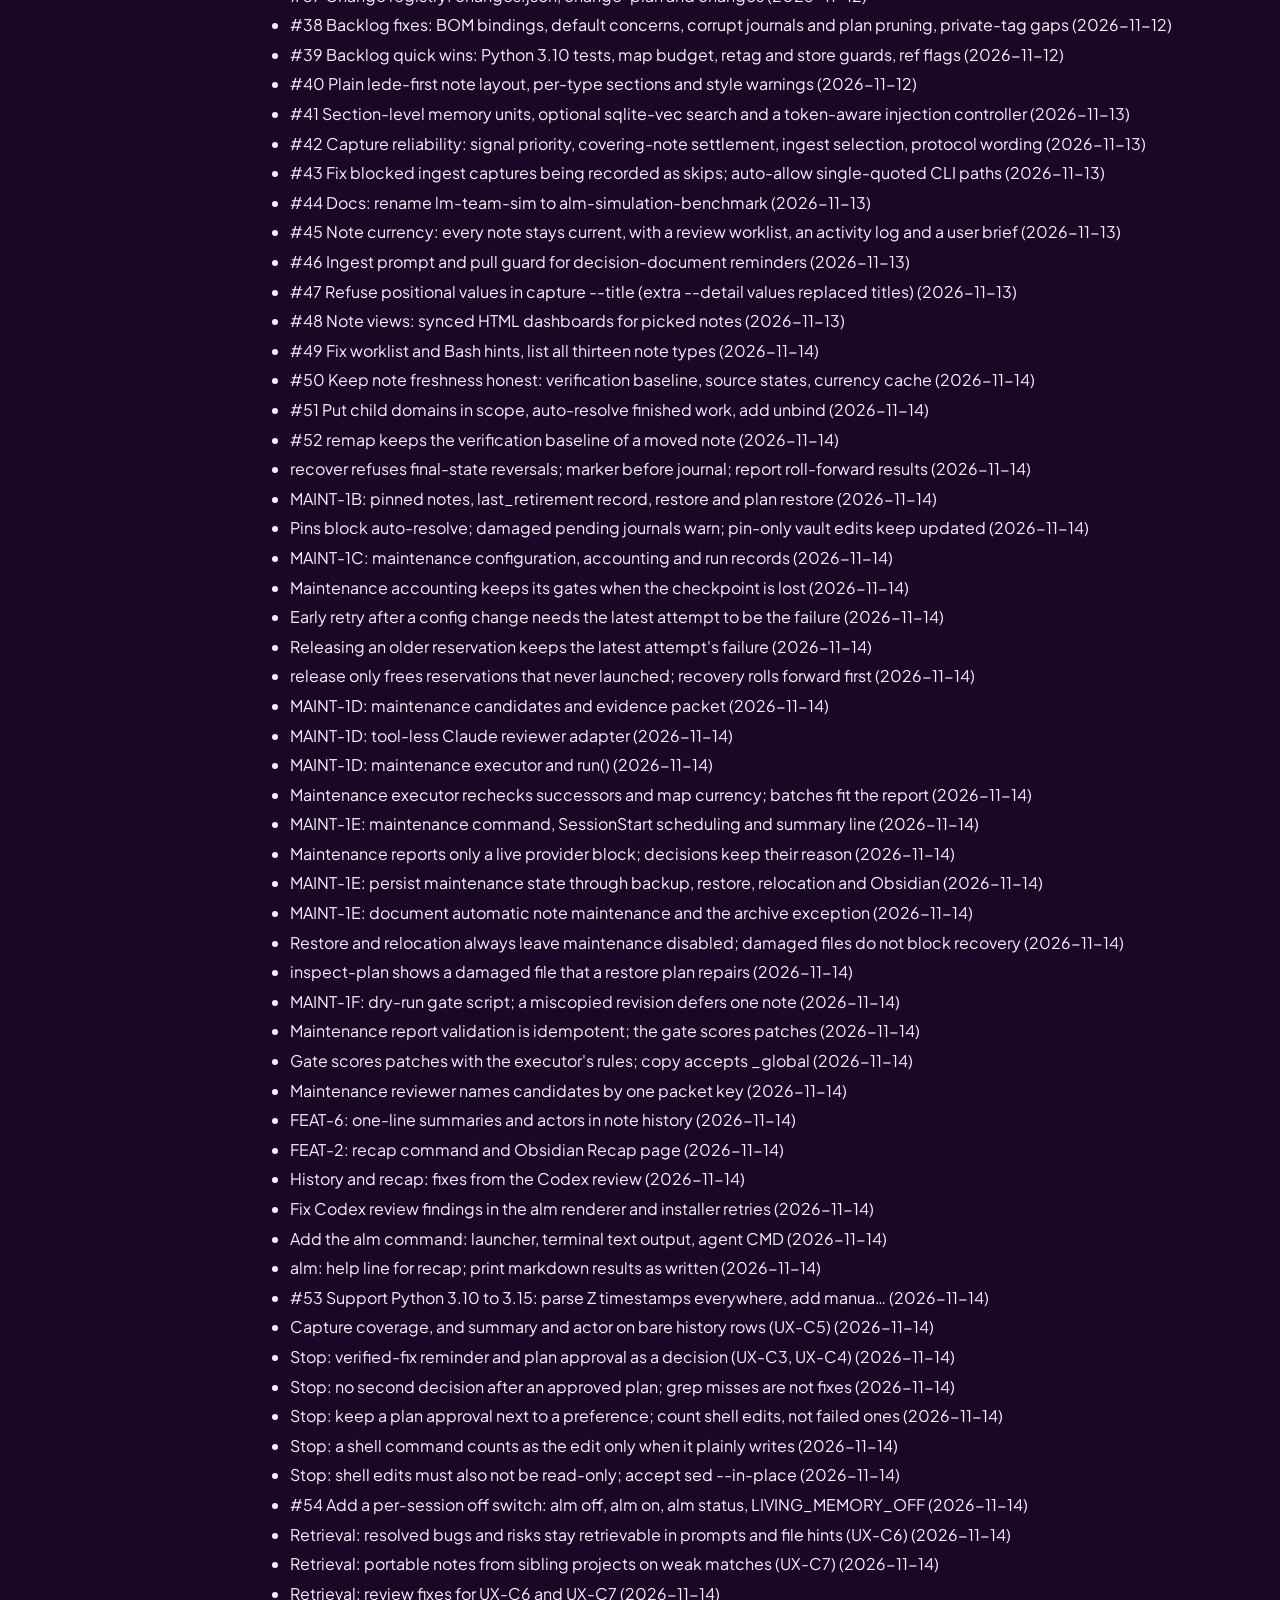
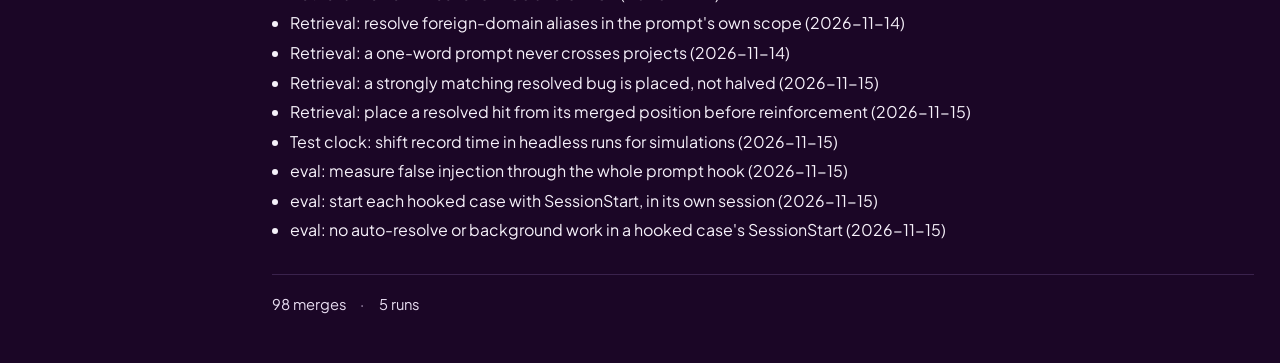
==== commit f76f17ba: "Docs: list the ALM retrieval follow-ups, test clock and eval commits as unmeasured Co-Authored-By: C" ====
--- a/docs/living-memory-changes.html
+++ b/docs/living-memory-changes.html
@@ -22,7 +22,7 @@
 <div class="page-head"><div class="page-title">
 <div class="eyebrow">agentic-living-memory main</div>
 <h1>Living Memory changes</h1>
-<p class="page-sub">87 merges on main; 57 not yet measured by any run.</p>
+<p class="page-sub">98 merges on main; 68 not yet measured by any run.</p>
 
 </div></div>
 <div class="stack"><section class="section"><div class="section-head"><h2>Reading</h2></div><div class="prose"><p>Which Living Memory changes each run measured:</p>
@@ -32,8 +32,8 @@
 <p>The installed tree hash changed twice with no merged PR in between: from v1 C to v1 A0, and from v1 A0 to v2 A0. The hash also covers compiled <code>__pycache__</code> files, so a recompile or a deploy of an unmerged branch could each explain it; which one is not confirmed. Neither matters for those runs' results, since Living Memory was off in both.</p></div></section>
 <section class="section"><div class="section-head"><h2>Timeline</h2></div><p>Each run with the Living Memory pull requests merged on main since the previous run. Merge time is not deploy time: the installed tree hash in the run manifest is the evidence of what ran, and it also covers compiled <code>__pycache__</code> files, so a hash can change with no code change.</p>
 <div class="table-wrap"><table><thead><tr><th>Run</th><th>Started</th><th>LM hooks</th><th>Installed tree</th><th>Tree vs previous run</th><th>PRs merged since the previous run</th></tr></thead><tbody><tr><td class=""><a href="runs/bank-cobol-springboot-20261111-061514.html">v1 C</a></td><td class="">2026-11-11 12:15 UTC</td><td class="">on</td><td class=""><code>6f7e6c5dc58571ab</code></td><td class="">first run</td><td class="">main at #28 feat: reviewed procedural learning (phase 1)</td></tr><tr><td class=""><a href="runs/bank-cobol-springboot-20261111-093450-memoff.html">v1 A0</a></td><td class="">2026-11-11 15:34 UTC</td><td class="">off</td><td class=""><code>6b94fa536ab5ccb5</code></td><td class="">changed with no merged PR (redeploy or local build)</td><td class="">none</td></tr><tr><td class=""><a href="runs/bank-cobol-springboot-v2-20261111-120632-A0-s1.html">v2 A0 seed 1</a></td><td class="">2026-11-11 18:06 UTC</td><td class="">off</td><td class=""><code>ff1474191da2317b</code></td><td class="">changed with no merged PR (redeploy or local build)</td><td class="">none</td></tr><tr><td class=""><a href="runs/bank-cobol-springboot-v2-20261111-120652-A1-s1.html">v2 A1 seed 1</a></td><td class="">2026-11-11 18:06 UTC</td><td class="">off</td><td class=""><code>ff1474191da2317b</code></td><td class="">same</td><td class="">none</td></tr><tr><td class=""><a href="runs/bank-cobol-springboot-v2-20261111-161109-C-s1.html">v2 C seed 1</a></td><td class="">2026-11-11 22:11 UTC</td><td class="">on</td><td class=""><code>bee03f6518524309</code></td><td class="">changed</td><td class="">#30 Remediation phase 2: long-prompt retrieval, gotcha snippets, repo briefings, command hints; #31 Remediation phase 3: repo-keyed maps and briefs, change-aware staleness, hypothesis lifecycle</td></tr></tbody></table></div></section>
-<section class="section"><div class="section-head"><h2>Merged since the last run (not yet measured)</h2></div><ul class="plain"><li>#32 Remediation phase 4: project knowledge base, part 1 (source library and ask) (2026-11-11)</li><li>#33 Remediation phase 5: knowledge base digests (source provenance, ingest-scan, ingest_run driver) (2026-11-11)</li><li>#34 Remediation phase 6: Confluence and Notion connectors for the knowledge base (2026-11-11)</li><li>#35 Seed-1 fixes: Stop reminders, multi-question retrieval, UNCONFIRMED marking, latency caches, dogfood eval (2026-11-12)</li><li>#36 Learning: Phase 2 real-agent evaluation; require an exclusion at admission (2026-11-12)</li><li>#37 Change registry: changes.json, change-plan and changes (2026-11-12)</li><li>#38 Backlog fixes: BOM bindings, default concerns, corrupt journals and plan pruning, private-tag gaps (2026-11-12)</li><li>#39 Backlog quick wins: Python 3.10 tests, map budget, retag and store guards, ref flags (2026-11-12)</li><li>#40 Plain lede-first note layout, per-type sections and style warnings (2026-11-12)</li><li>#41 Section-level memory units, optional sqlite-vec search and a token-aware injection controller (2026-11-13)</li><li>#42 Capture reliability: signal priority, covering-note settlement, ingest selection, protocol wording (2026-11-13)</li><li>#43 Fix blocked ingest captures being recorded as skips; auto-allow single-quoted CLI paths (2026-11-13)</li><li>#44 Docs: rename lm-team-sim to alm-simulation-benchmark (2026-11-13)</li><li>#45 Note currency: every note stays current, with a review worklist, an activity log and a user brief (2026-11-13)</li><li>#46 Ingest prompt and pull guard for decision-document reminders (2026-11-13)</li><li>#47 Refuse positional values in capture --title (extra --detail values replaced titles) (2026-11-13)</li><li>#48 Note views: synced HTML dashboards for picked notes (2026-11-13)</li><li>#49 Fix worklist and Bash hints, list all thirteen note types (2026-11-14)</li><li>#50 Keep note freshness honest: verification baseline, source states, currency cache (2026-11-14)</li><li>#51 Put child domains in scope, auto-resolve finished work, add unbind (2026-11-14)</li><li>#52 remap keeps the verification baseline of a moved note (2026-11-14)</li><li>recover refuses final-state reversals; marker before journal; report roll-forward results (2026-11-14)</li><li>MAINT-1B: pinned notes, last_retirement record, restore and plan restore (2026-11-14)</li><li>Pins block auto-resolve; damaged pending journals warn; pin-only vault edits keep updated (2026-11-14)</li><li>MAINT-1C: maintenance configuration, accounting and run records (2026-11-14)</li><li>Maintenance accounting keeps its gates when the checkpoint is lost (2026-11-14)</li><li>Early retry after a config change needs the latest attempt to be the failure (2026-11-14)</li><li>Releasing an older reservation keeps the latest attempt's failure (2026-11-14)</li><li>release only frees reservations that never launched; recovery rolls forward first (2026-11-14)</li><li>MAINT-1D: maintenance candidates and evidence packet (2026-11-14)</li><li>MAINT-1D: tool-less Claude reviewer adapter (2026-11-14)</li><li>MAINT-1D: maintenance executor and run() (2026-11-14)</li><li>Maintenance executor rechecks successors and map currency; batches fit the report (2026-11-14)</li><li>MAINT-1E: maintenance command, SessionStart scheduling and summary line (2026-11-14)</li><li>Maintenance reports only a live provider block; decisions keep their reason (2026-11-14)</li><li>MAINT-1E: persist maintenance state through backup, restore, relocation and Obsidian (2026-11-14)</li><li>MAINT-1E: document automatic note maintenance and the archive exception (2026-11-14)</li><li>Restore and relocation always leave maintenance disabled; damaged files do not block recovery (2026-11-14)</li><li>inspect-plan shows a damaged file that a restore plan repairs (2026-11-14)</li><li>MAINT-1F: dry-run gate script; a miscopied revision defers one note (2026-11-14)</li><li>Maintenance report validation is idempotent; the gate scores patches (2026-11-14)</li><li>Gate scores patches with the executor's rules; copy accepts _global (2026-11-14)</li><li>Maintenance reviewer names candidates by one packet key (2026-11-14)</li><li>FEAT-6: one-line summaries and actors in note history (2026-11-14)</li><li>FEAT-2: recap command and Obsidian Recap page (2026-11-14)</li><li>History and recap: fixes from the Codex review (2026-11-14)</li><li>Fix Codex review findings in the alm renderer and installer retries (2026-11-14)</li><li>Add the alm command: launcher, terminal text output, agent CMD (2026-11-14)</li><li>alm: help line for recap; print markdown results as written (2026-11-14)</li><li>#53 Support Python 3.10 to 3.15: parse Z timestamps everywhere, add manua… (2026-11-14)</li><li>Capture coverage, and summary and actor on bare history rows (UX-C5) (2026-11-14)</li><li>Stop: verified-fix reminder and plan approval as a decision (UX-C3, UX-C4) (2026-11-14)</li><li>Stop: no second decision after an approved plan; grep misses are not fixes (2026-11-14)</li><li>Stop: keep a plan approval next to a preference; count shell edits, not failed ones (2026-11-14)</li><li>Stop: a shell command counts as the edit only when it plainly writes (2026-11-14)</li><li>Stop: shell edits must also not be read-only; accept sed --in-place (2026-11-14)</li><li>#54 Add a per-session off switch: alm off, alm on, alm status, LIVING_MEMORY_OFF (2026-11-14)</li></ul></section></div>
-<footer class="status-strip"><span>87 merges</span><span>5 runs</span></footer>
+<section class="section"><div class="section-head"><h2>Merged since the last run (not yet measured)</h2></div><ul class="plain"><li>#32 Remediation phase 4: project knowledge base, part 1 (source library and ask) (2026-11-11)</li><li>#33 Remediation phase 5: knowledge base digests (source provenance, ingest-scan, ingest_run driver) (2026-11-11)</li><li>#34 Remediation phase 6: Confluence and Notion connectors for the knowledge base (2026-11-11)</li><li>#35 Seed-1 fixes: Stop reminders, multi-question retrieval, UNCONFIRMED marking, latency caches, dogfood eval (2026-11-12)</li><li>#36 Learning: Phase 2 real-agent evaluation; require an exclusion at admission (2026-11-12)</li><li>#37 Change registry: changes.json, change-plan and changes (2026-11-12)</li><li>#38 Backlog fixes: BOM bindings, default concerns, corrupt journals and plan pruning, private-tag gaps (2026-11-12)</li><li>#39 Backlog quick wins: Python 3.10 tests, map budget, retag and store guards, ref flags (2026-11-12)</li><li>#40 Plain lede-first note layout, per-type sections and style warnings (2026-11-12)</li><li>#41 Section-level memory units, optional sqlite-vec search and a token-aware injection controller (2026-11-13)</li><li>#42 Capture reliability: signal priority, covering-note settlement, ingest selection, protocol wording (2026-11-13)</li><li>#43 Fix blocked ingest captures being recorded as skips; auto-allow single-quoted CLI paths (2026-11-13)</li><li>#44 Docs: rename lm-team-sim to alm-simulation-benchmark (2026-11-13)</li><li>#45 Note currency: every note stays current, with a review worklist, an activity log and a user brief (2026-11-13)</li><li>#46 Ingest prompt and pull guard for decision-document reminders (2026-11-13)</li><li>#47 Refuse positional values in capture --title (extra --detail values replaced titles) (2026-11-13)</li><li>#48 Note views: synced HTML dashboards for picked notes (2026-11-13)</li><li>#49 Fix worklist and Bash hints, list all thirteen note types (2026-11-14)</li><li>#50 Keep note freshness honest: verification baseline, source states, currency cache (2026-11-14)</li><li>#51 Put child domains in scope, auto-resolve finished work, add unbind (2026-11-14)</li><li>#52 remap keeps the verification baseline of a moved note (2026-11-14)</li><li>recover refuses final-state reversals; marker before journal; report roll-forward results (2026-11-14)</li><li>MAINT-1B: pinned notes, last_retirement record, restore and plan restore (2026-11-14)</li><li>Pins block auto-resolve; damaged pending journals warn; pin-only vault edits keep updated (2026-11-14)</li><li>MAINT-1C: maintenance configuration, accounting and run records (2026-11-14)</li><li>Maintenance accounting keeps its gates when the checkpoint is lost (2026-11-14)</li><li>Early retry after a config change needs the latest attempt to be the failure (2026-11-14)</li><li>Releasing an older reservation keeps the latest attempt's failure (2026-11-14)</li><li>release only frees reservations that never launched; recovery rolls forward first (2026-11-14)</li><li>MAINT-1D: maintenance candidates and evidence packet (2026-11-14)</li><li>MAINT-1D: tool-less Claude reviewer adapter (2026-11-14)</li><li>MAINT-1D: maintenance executor and run() (2026-11-14)</li><li>Maintenance executor rechecks successors and map currency; batches fit the report (2026-11-14)</li><li>MAINT-1E: maintenance command, SessionStart scheduling and summary line (2026-11-14)</li><li>Maintenance reports only a live provider block; decisions keep their reason (2026-11-14)</li><li>MAINT-1E: persist maintenance state through backup, restore, relocation and Obsidian (2026-11-14)</li><li>MAINT-1E: document automatic note maintenance and the archive exception (2026-11-14)</li><li>Restore and relocation always leave maintenance disabled; damaged files do not block recovery (2026-11-14)</li><li>inspect-plan shows a damaged file that a restore plan repairs (2026-11-14)</li><li>MAINT-1F: dry-run gate script; a miscopied revision defers one note (2026-11-14)</li><li>Maintenance report validation is idempotent; the gate scores patches (2026-11-14)</li><li>Gate scores patches with the executor's rules; copy accepts _global (2026-11-14)</li><li>Maintenance reviewer names candidates by one packet key (2026-11-14)</li><li>FEAT-6: one-line summaries and actors in note history (2026-11-14)</li><li>FEAT-2: recap command and Obsidian Recap page (2026-11-14)</li><li>History and recap: fixes from the Codex review (2026-11-14)</li><li>Fix Codex review findings in the alm renderer and installer retries (2026-11-14)</li><li>Add the alm command: launcher, terminal text output, agent CMD (2026-11-14)</li><li>alm: help line for recap; print markdown results as written (2026-11-14)</li><li>#53 Support Python 3.10 to 3.15: parse Z timestamps everywhere, add manua… (2026-11-14)</li><li>Capture coverage, and summary and actor on bare history rows (UX-C5) (2026-11-14)</li><li>Stop: verified-fix reminder and plan approval as a decision (UX-C3, UX-C4) (2026-11-14)</li><li>Stop: no second decision after an approved plan; grep misses are not fixes (2026-11-14)</li><li>Stop: keep a plan approval next to a preference; count shell edits, not failed ones (2026-11-14)</li><li>Stop: a shell command counts as the edit only when it plainly writes (2026-11-14)</li><li>Stop: shell edits must also not be read-only; accept sed --in-place (2026-11-14)</li><li>#54 Add a per-session off switch: alm off, alm on, alm status, LIVING_MEMORY_OFF (2026-11-14)</li><li>Retrieval: resolved bugs and risks stay retrievable in prompts and file hints (UX-C6) (2026-11-14)</li><li>Retrieval: portable notes from sibling projects on weak matches (UX-C7) (2026-11-14)</li><li>Retrieval: review fixes for UX-C6 and UX-C7 (2026-11-14)</li><li>Retrieval: resolve foreign-domain aliases in the prompt's own scope (2026-11-14)</li><li>Retrieval: a one-word prompt never crosses projects (2026-11-14)</li><li>Retrieval: a strongly matching resolved bug is placed, not halved (2026-11-15)</li><li>Retrieval: place a resolved hit from its merged position before reinforcement (2026-11-15)</li><li>Test clock: shift record time in headless runs for simulations (2026-11-15)</li><li>eval: measure false injection through the whole prompt hook (2026-11-15)</li><li>eval: start each hooked case with SessionStart, in its own session (2026-11-15)</li><li>eval: no auto-resolve or background work in a hooked case's SessionStart (2026-11-15)</li></ul></section></div>
+<footer class="status-strip"><span>98 merges</span><span>5 runs</span></footer>
 </main>
 </div>
 </div>
